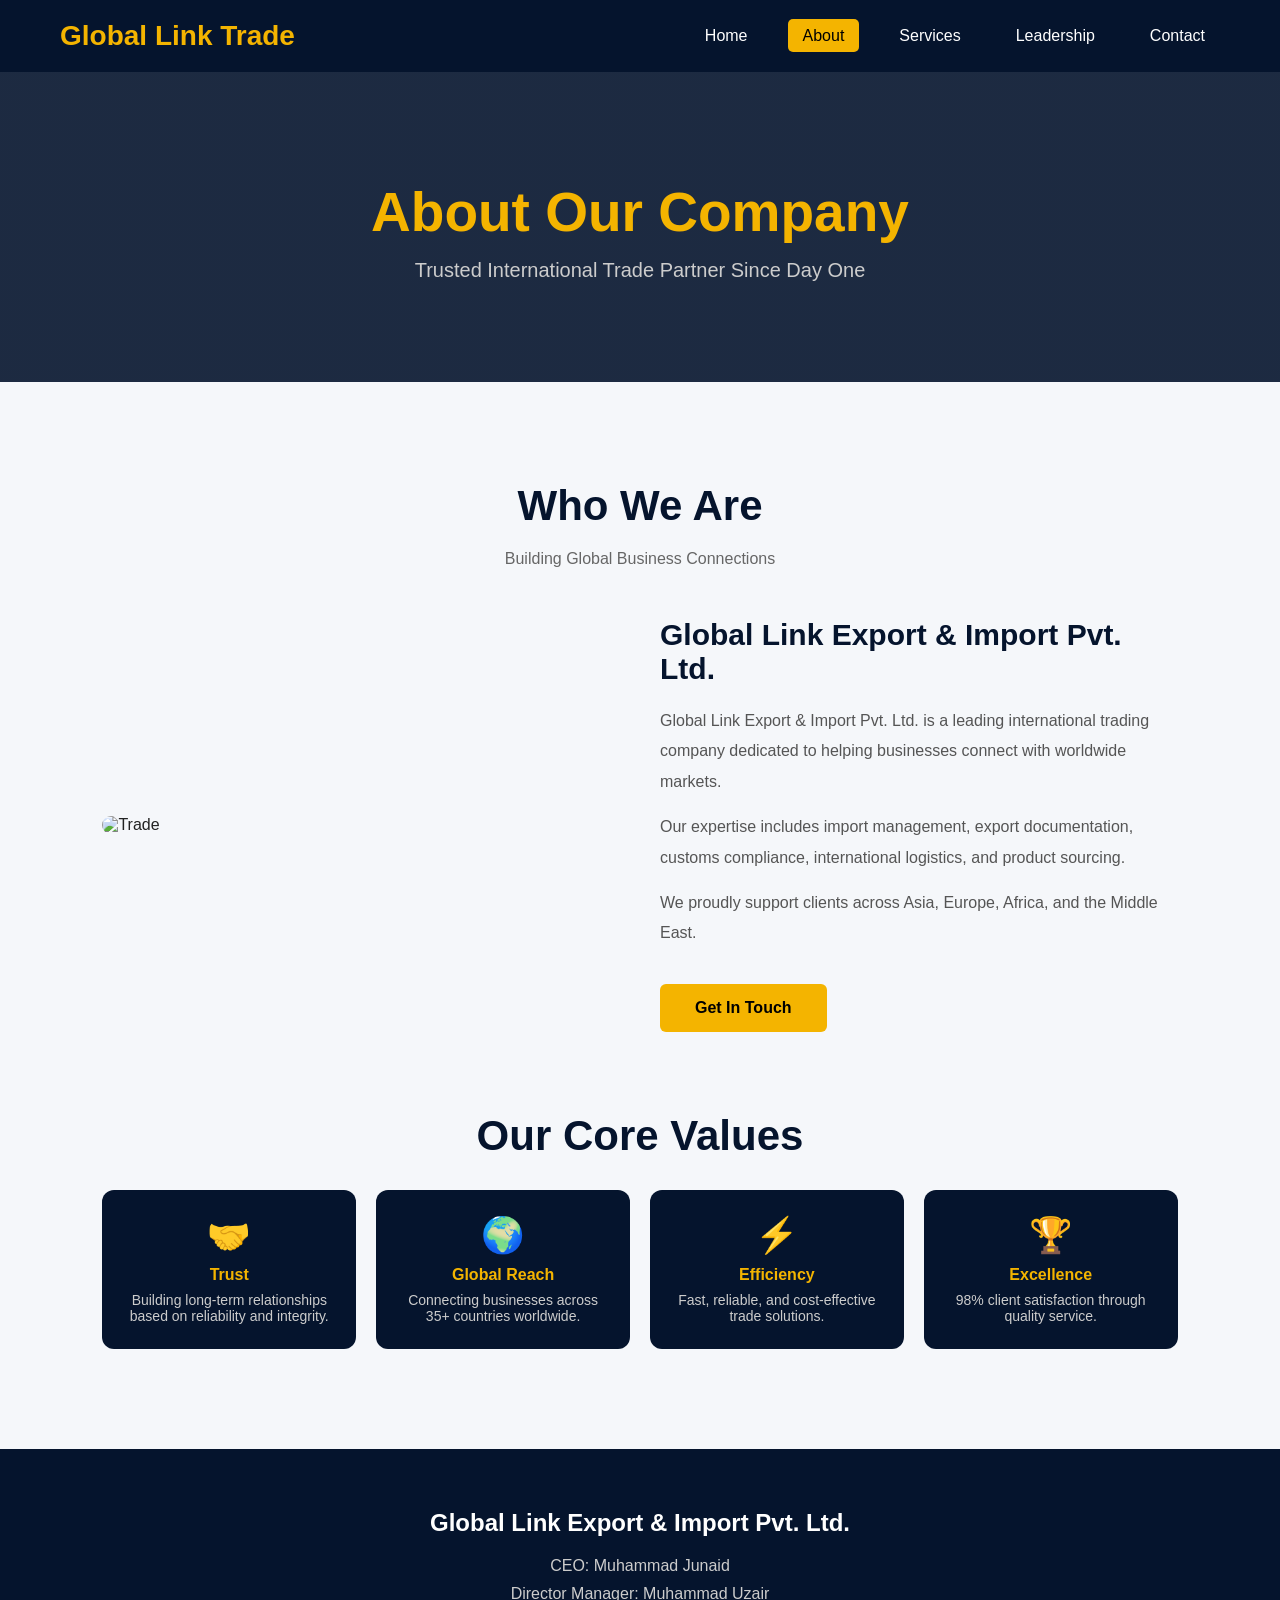
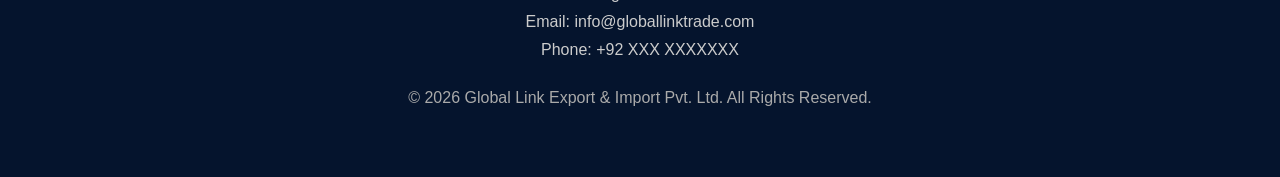
==== about.html @ 09bfc553 "Add files via upload" ====
<!DOCTYPE html>
<html lang="en">
<head>
    <link rel="icon" type="image/x-icon" href="favicon.ico">
    <meta charset="UTF-8">
    <meta name="viewport" content="width=device-width, initial-scale=1.0">
    <title>About Us - Global Link Trade</title>
    <link rel="stylesheet" href="style.css">
    <style>
        .about{
            display:grid;
            grid-template-columns:1fr 1fr;
            gap:40px;
            align-items:center;
            margin-top:50px;
        }
        .about img{
            width:100%;
            border-radius:15px;
        }
        .about-text h3{
            color:#05142d;
            margin-bottom:20px;
            font-size:30px;
        }
        .about-text p{
            line-height:1.9;
            color:#555;
            margin-bottom:15px;
        }
        .values-grid{
            display:grid;
            grid-template-columns:repeat(auto-fit,minmax(200px,1fr));
            gap:20px;
            margin-top:30px;
        }
        .value-item{
            background:#05142d;
            color:white;
            padding:25px;
            border-radius:12px;
            text-align:center;
        }
        .value-item .icon{ font-size:35px; margin-bottom:10px; }
        .value-item h4{ color:#f4b400; margin-bottom:8px; }
        .value-item p{ color:#ccc; font-size:14px; }
        @media(max-width:768px){
            .about{ grid-template-columns:1fr; }
        }
    </style>
</head>
<body>

<header>
    <div class="navbar">
        <a href="index.html" class="logo">Global Link Trade</a>
        <ul class="nav-links">
            <li><a href="index.html">Home</a></li>
            <li><a href="about.html" class="active">About</a></li>
            <li><a href="services.html">Services</a></li>
            <li><a href="leadership.html">Leadership</a></li>
            <li><a href="contact.html">Contact</a></li>
        </ul>
    </div>
</header>

<!-- PAGE HERO -->
<div class="page-hero">
    <h1>About Our Company</h1>
    <p>Trusted International Trade Partner Since Day One</p>
</div>

<!-- ABOUT SECTION -->
<section>
    <h2 class="section-title">Who We Are</h2>
    <p class="section-sub">Building Global Business Connections</p>

    <div class="about">
        <img src="https://images.unsplash.com/photo-1565891741441-64926e441838" alt="Trade">
        <div class="about-text">
            <h3>Global Link Export & Import Pvt. Ltd.</h3>
            <p>Global Link Export & Import Pvt. Ltd. is a leading international trading company dedicated to helping businesses connect with worldwide markets.</p>
            <p>Our expertise includes import management, export documentation, customs compliance, international logistics, and product sourcing.</p>
            <p>We proudly support clients across Asia, Europe, Africa, and the Middle East.</p>
            <a href="contact.html" class="btn" style="margin-top:20px;">Get In Touch</a>
        </div>
    </div>

    <!-- VALUES -->
    <div style="margin-top:80px;">
        <h2 class="section-title">Our Core Values</h2>
        <div class="values-grid">
            <div class="value-item">
                <div class="icon">🤝</div>
                <h4>Trust</h4>
                <p>Building long-term relationships based on reliability and integrity.</p>
            </div>
            <div class="value-item">
                <div class="icon">🌍</div>
                <h4>Global Reach</h4>
                <p>Connecting businesses across 35+ countries worldwide.</p>
            </div>
            <div class="value-item">
                <div class="icon">⚡</div>
                <h4>Efficiency</h4>
                <p>Fast, reliable, and cost-effective trade solutions.</p>
            </div>
            <div class="value-item">
                <div class="icon">🏆</div>
                <h4>Excellence</h4>
                <p>98% client satisfaction through quality service.</p>
            </div>
        </div>
    </div>
</section>

<!-- FOOTER -->
<footer>
    <h2>Global Link Export & Import Pvt. Ltd.</h2>
    <p>CEO: Muhammad Junaid</p>
    <p>Director Manager: Muhammad Uzair</p>
    <p>Email: info@globallinktrade.com</p>
    <p>Phone: +92 XXX XXXXXXX</p>
    <p style="margin-top:30px;color:#aaa;">© 2026 Global Link Export & Import Pvt. Ltd. All Rights Reserved.</p>
</footer>

</body>
</html>
---- style.css ----
*{
    margin:0;
    padding:0;
    box-sizing:border-box;
    font-family:'Segoe UI',sans-serif;
}

html{
    scroll-behavior:smooth;
}

body{
    background:#f5f7fa;
    color:#222;
}

/* NAVBAR */
header{
    position:fixed;
    top:0;
    left:0;
    width:100%;
    background:rgba(5,20,45,0.95);
    backdrop-filter:blur(10px);
    z-index:1000;
}

.navbar{
    max-width:1200px;
    margin:auto;
    display:flex;
    justify-content:space-between;
    align-items:center;
    padding:20px;
}

.logo{
    color:#f4b400;
    font-size:28px;
    font-weight:700;
    text-decoration:none;
}

.nav-links{
    display:flex;
    list-style:none;
    gap:25px;
}

.nav-links a{
    color:white;
    text-decoration:none;
    font-weight:500;
    transition:.3s;
    padding:8px 15px;
    border-radius:5px;
}

.nav-links a:hover{
    color:#f4b400;
}

.nav-links a.active{
    background:#f4b400;
    color:#000;
}

/* SECTIONS */
section{
    padding:100px 8%;
}

.section-title{
    text-align:center;
    font-size:42px;
    color:#05142d;
    margin-bottom:20px;
}

.section-sub{
    text-align:center;
    color:#666;
    margin-bottom:50px;
}

.btn{
    display:inline-block;
    padding:15px 35px;
    background:#f4b400;
    color:#000;
    text-decoration:none;
    border-radius:6px;
    font-weight:bold;
    transition:.3s;
}

.btn:hover{
    transform:translateY(-3px);
}

/* CARDS */
.service-grid{
    display:grid;
    grid-template-columns:repeat(auto-fit,minmax(250px,1fr));
    gap:25px;
}

.service-card{
    background:white;
    padding:30px;
    border-radius:15px;
    box-shadow:0 10px 25px rgba(0,0,0,.08);
    transition:.3s;
}

.service-card:hover{
    transform:translateY(-10px);
}

.service-card h3{
    color:#05142d;
    margin-bottom:15px;
}

.service-card p{
    color:#666;
    line-height:1.8;
}

/* PAGE HERO (for inner pages) */
.page-hero{
    background:linear-gradient(rgba(5,20,45,0.9),rgba(5,20,45,0.9)),
    url("https://images.unsplash.com/photo-1578575437130-527eed3abbec");
    background-size:cover;
    background-position:center;
    padding:180px 8% 100px;
    color:white;
    text-align:center;
}

.page-hero h1{
    font-size:55px;
    margin-bottom:15px;
    color:#f4b400;
}

.page-hero p{
    font-size:20px;
    color:#ccc;
}

/* FOOTER */
footer{
    background:#05142d;
    color:white;
    padding:60px 8%;
    text-align:center;
}

footer h2{
    margin-bottom:20px;
}

footer p{
    margin-bottom:10px;
    color:#ccc;
}

/* RESPONSIVE */
@media(max-width:768px){
    .page-hero h1{ font-size:35px; }
    .section-title{ font-size:30px; }
    .nav-links{ display:none; }
}
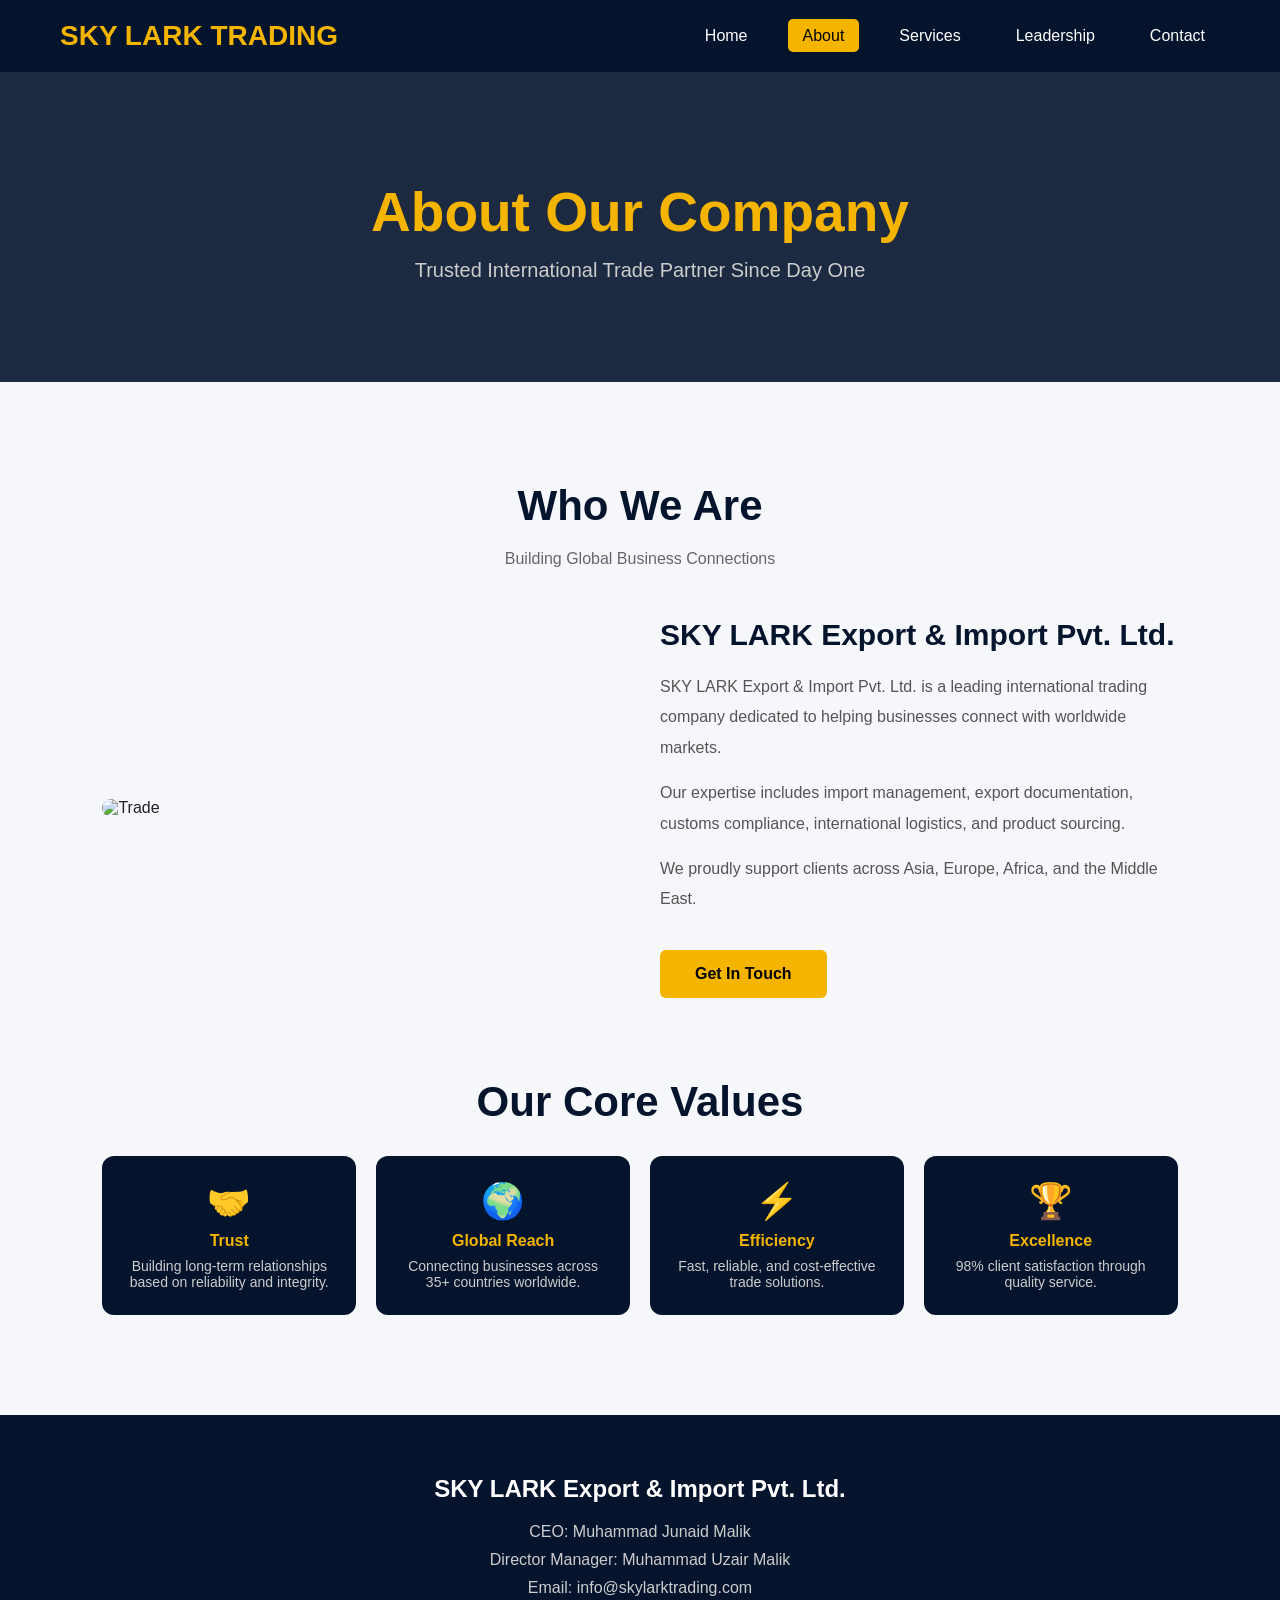
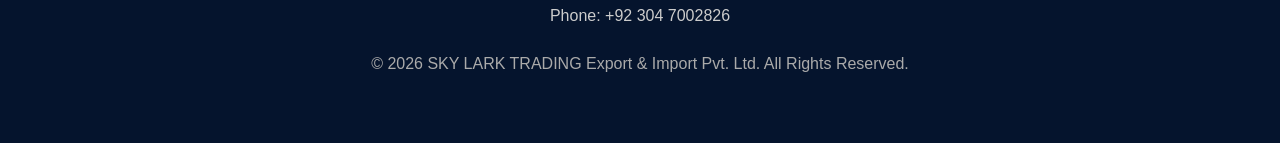
==== commit 5a5af7c2: "Update company name and details in about.html" ====
--- a/about.html
+++ b/about.html
@@ -4,7 +4,7 @@
     <link rel="icon" type="image/x-icon" href="favicon.ico">
     <meta charset="UTF-8">
     <meta name="viewport" content="width=device-width, initial-scale=1.0">
-    <title>About Us - Global Link Trade</title>
+    <title>About Us - sky lark trading</title>
     <link rel="stylesheet" href="style.css">
     <style>
         .about{
@@ -53,7 +53,7 @@
 
 <header>
     <div class="navbar">
-        <a href="index.html" class="logo">Global Link Trade</a>
+        <a href="index.html" class="logo">SKY LARK TRADING</a>
         <ul class="nav-links">
             <li><a href="index.html">Home</a></li>
             <li><a href="about.html" class="active">About</a></li>
@@ -78,8 +78,8 @@
     <div class="about">
         <img src="https://images.unsplash.com/photo-1565891741441-64926e441838" alt="Trade">
         <div class="about-text">
-            <h3>Global Link Export & Import Pvt. Ltd.</h3>
-            <p>Global Link Export & Import Pvt. Ltd. is a leading international trading company dedicated to helping businesses connect with worldwide markets.</p>
+            <h3>SKY LARK Export & Import Pvt. Ltd.</h3>
+            <p>SKY LARK Export & Import Pvt. Ltd. is a leading international trading company dedicated to helping businesses connect with worldwide markets.</p>
             <p>Our expertise includes import management, export documentation, customs compliance, international logistics, and product sourcing.</p>
             <p>We proudly support clients across Asia, Europe, Africa, and the Middle East.</p>
             <a href="contact.html" class="btn" style="margin-top:20px;">Get In Touch</a>
@@ -116,12 +116,12 @@
 
 <!-- FOOTER -->
 <footer>
-    <h2>Global Link Export & Import Pvt. Ltd.</h2>
-    <p>CEO: Muhammad Junaid</p>
-    <p>Director Manager: Muhammad Uzair</p>
-    <p>Email: info@globallinktrade.com</p>
-    <p>Phone: +92 XXX XXXXXXX</p>
-    <p style="margin-top:30px;color:#aaa;">© 2026 Global Link Export & Import Pvt. Ltd. All Rights Reserved.</p>
+    <h2>SKY LARK Export & Import Pvt. Ltd.</h2>
+    <p>CEO: Muhammad Junaid Malik</p>
+    <p>Director Manager: Muhammad Uzair Malik</p>
+    <p>Email: info@skylarktrading.com</p>
+    <p>Phone: +92 304 7002826</p>
+    <p style="margin-top:30px;color:#aaa;">© 2026 SKY LARK TRADING Export & Import Pvt. Ltd. All Rights Reserved.</p>
 </footer>
 
 </body>
